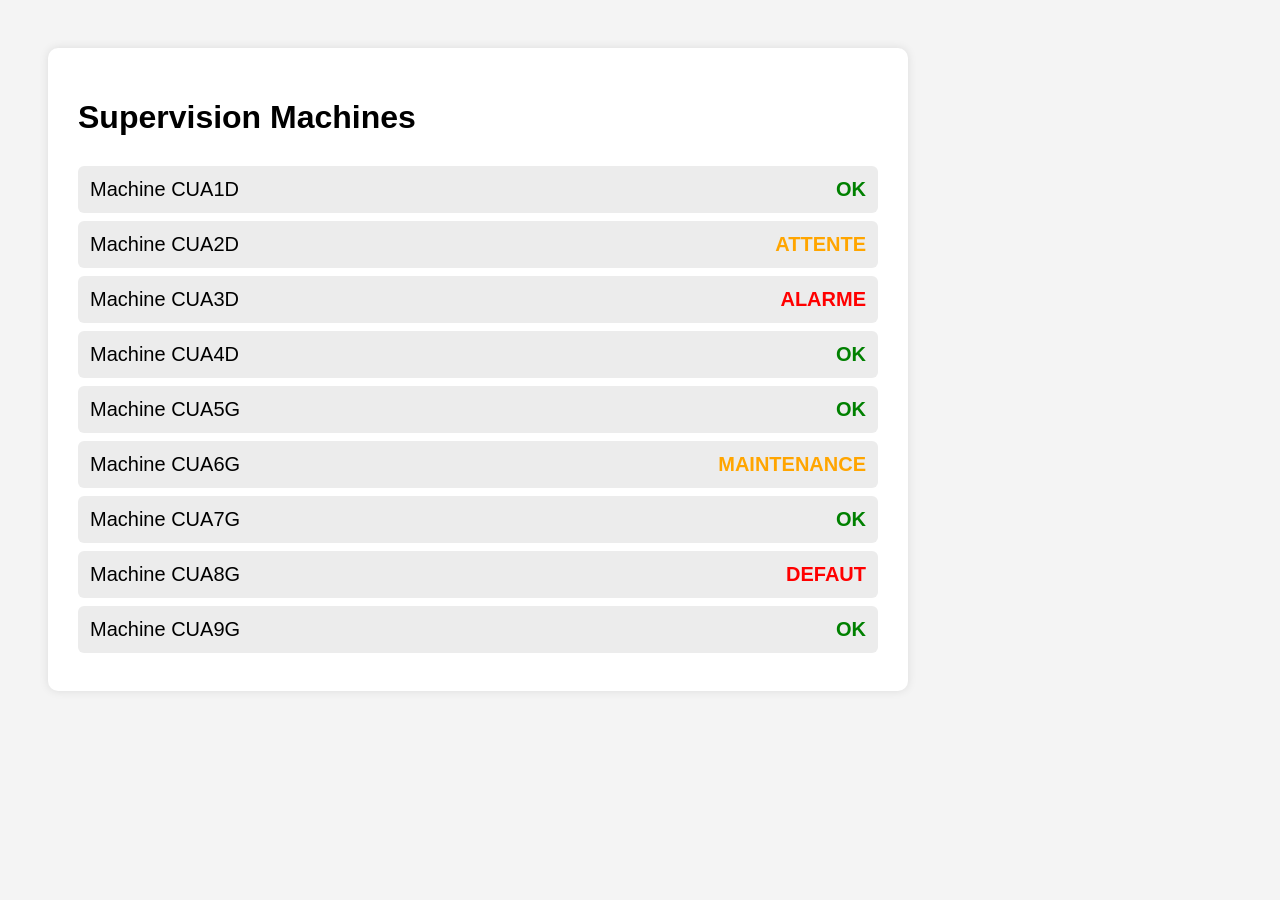
==== index.html @ 25a6f3af "Update index.html" ====
<!DOCTYPE html>
<html lang="fr">
<head>
<meta charset="UTF-8">
<meta name="viewport" content="width=device-width, initial-scale=1.0">
<title>Test Machines Atelier</title>

<style>

body{
    font-family: Arial, sans-serif;
    background:#f4f4f4;
    padding:40px;
}

.container{
    background:white;
    padding:30px;
    border-radius:10px;
    box-shadow:0 0 10px rgba(0,0,0,0.1);
    max-width:800px;
}

h1{
    margin-bottom:30px;
}

.machine{
    padding:12px;
    margin:8px 0;
    background:#ececec;
    border-radius:6px;
    font-size:20px;
}

.status{
    float:right;
    font-weight:bold;
}

.ok{
    color:green;
}

.alarm{
    color:red;
}

.warning{
    color:orange;
}

</style>
</head>

<body>

<div class="container">

    <h1>Supervision Machines</h1>

    <div class="machine">
        Machine CUA1D
        <span class="status ok">OK</span>
    </div>

    <div class="machine">
        Machine CUA2D
        <span class="status warning">ATTENTE</span>
    </div>

    <div class="machine">
        Machine CUA3D
        <span class="status alarm">ALARME</span>
    </div>

    <div class="machine">
        Machine CUA4D
        <span class="status ok">OK</span>
    </div>

    <div class="machine">
        Machine CUA5G
        <span class="status ok">OK</span>
    </div>

    <div class="machine">
        Machine CUA6G
        <span class="status warning">MAINTENANCE</span>
    </div>

    <div class="machine">
        Machine CUA7G
        <span class="status ok">OK</span>
    </div>

    <div class="machine">
        Machine CUA8G
        <span class="status alarm">DEFAUT</span>
    </div>

    <div class="machine">
        Machine CUA9G
        <span class="status ok">OK</span>
    </div>

</div>

</body>
</html>
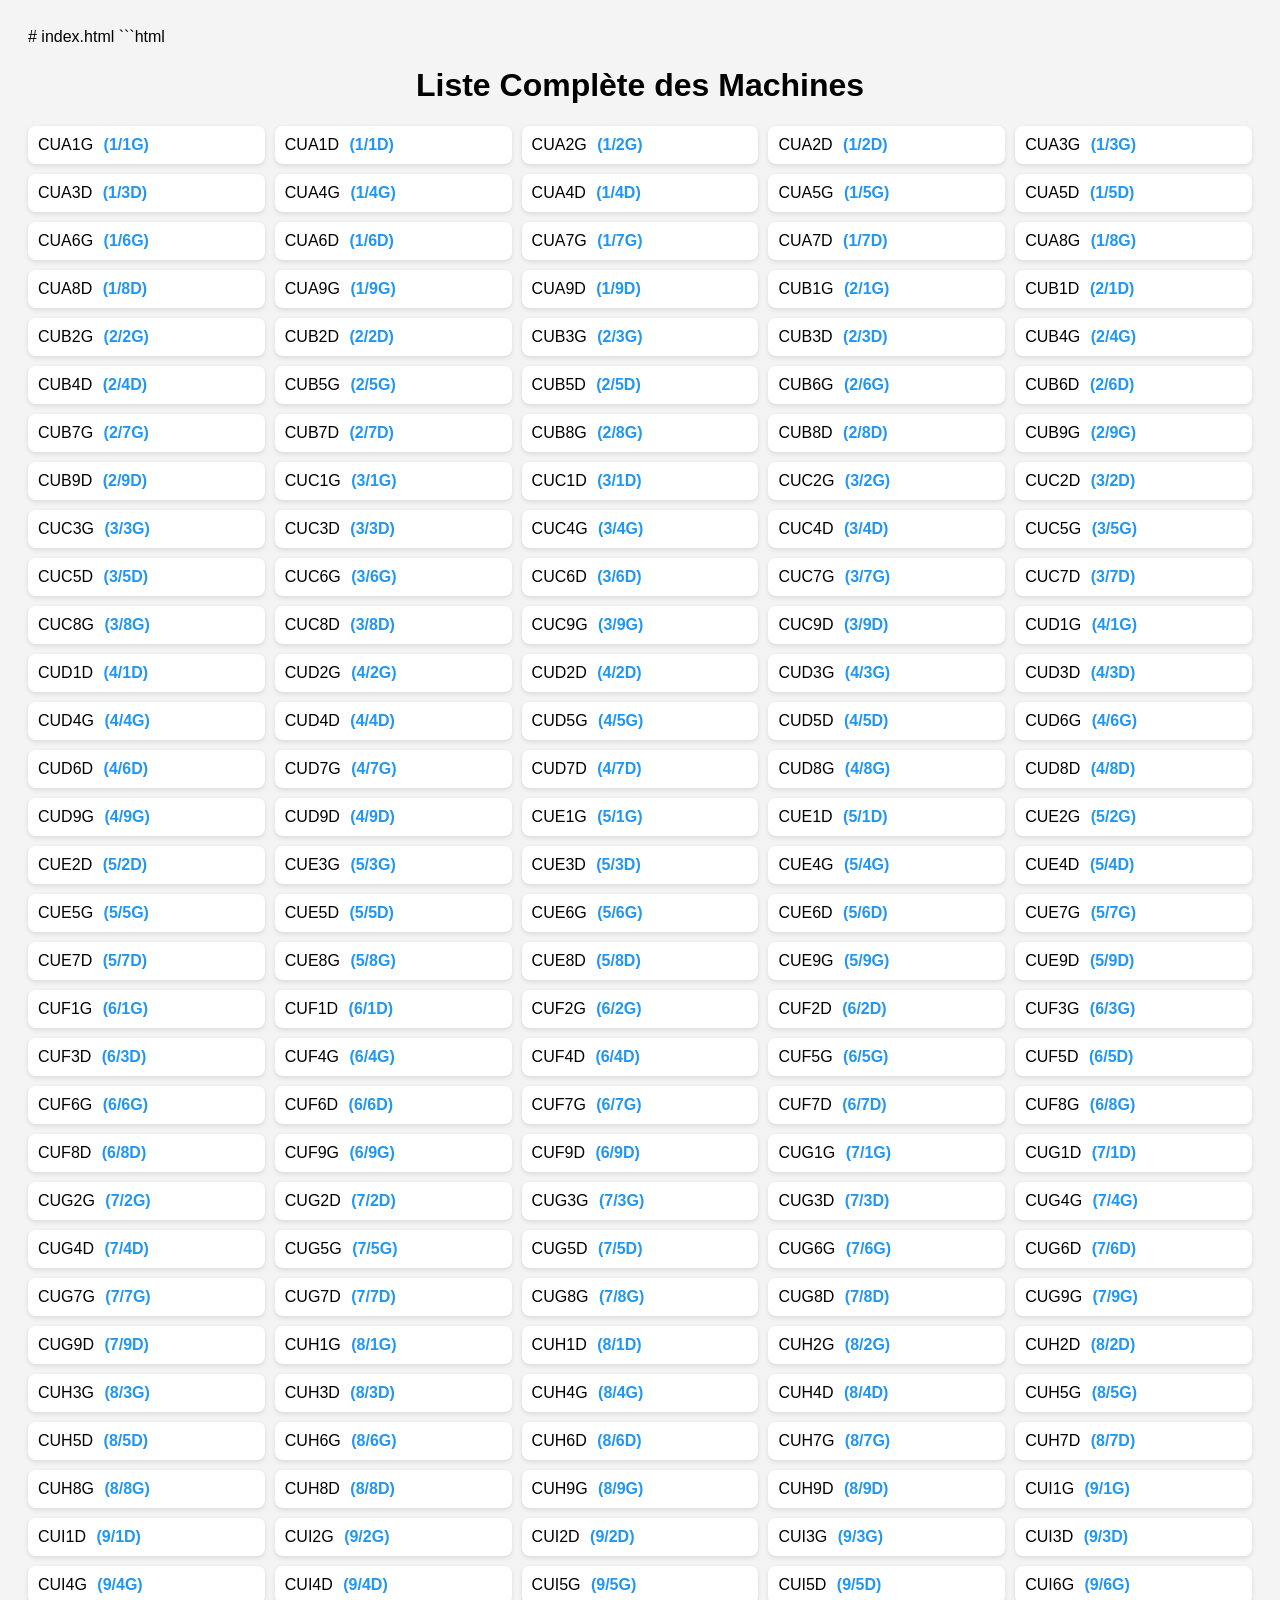
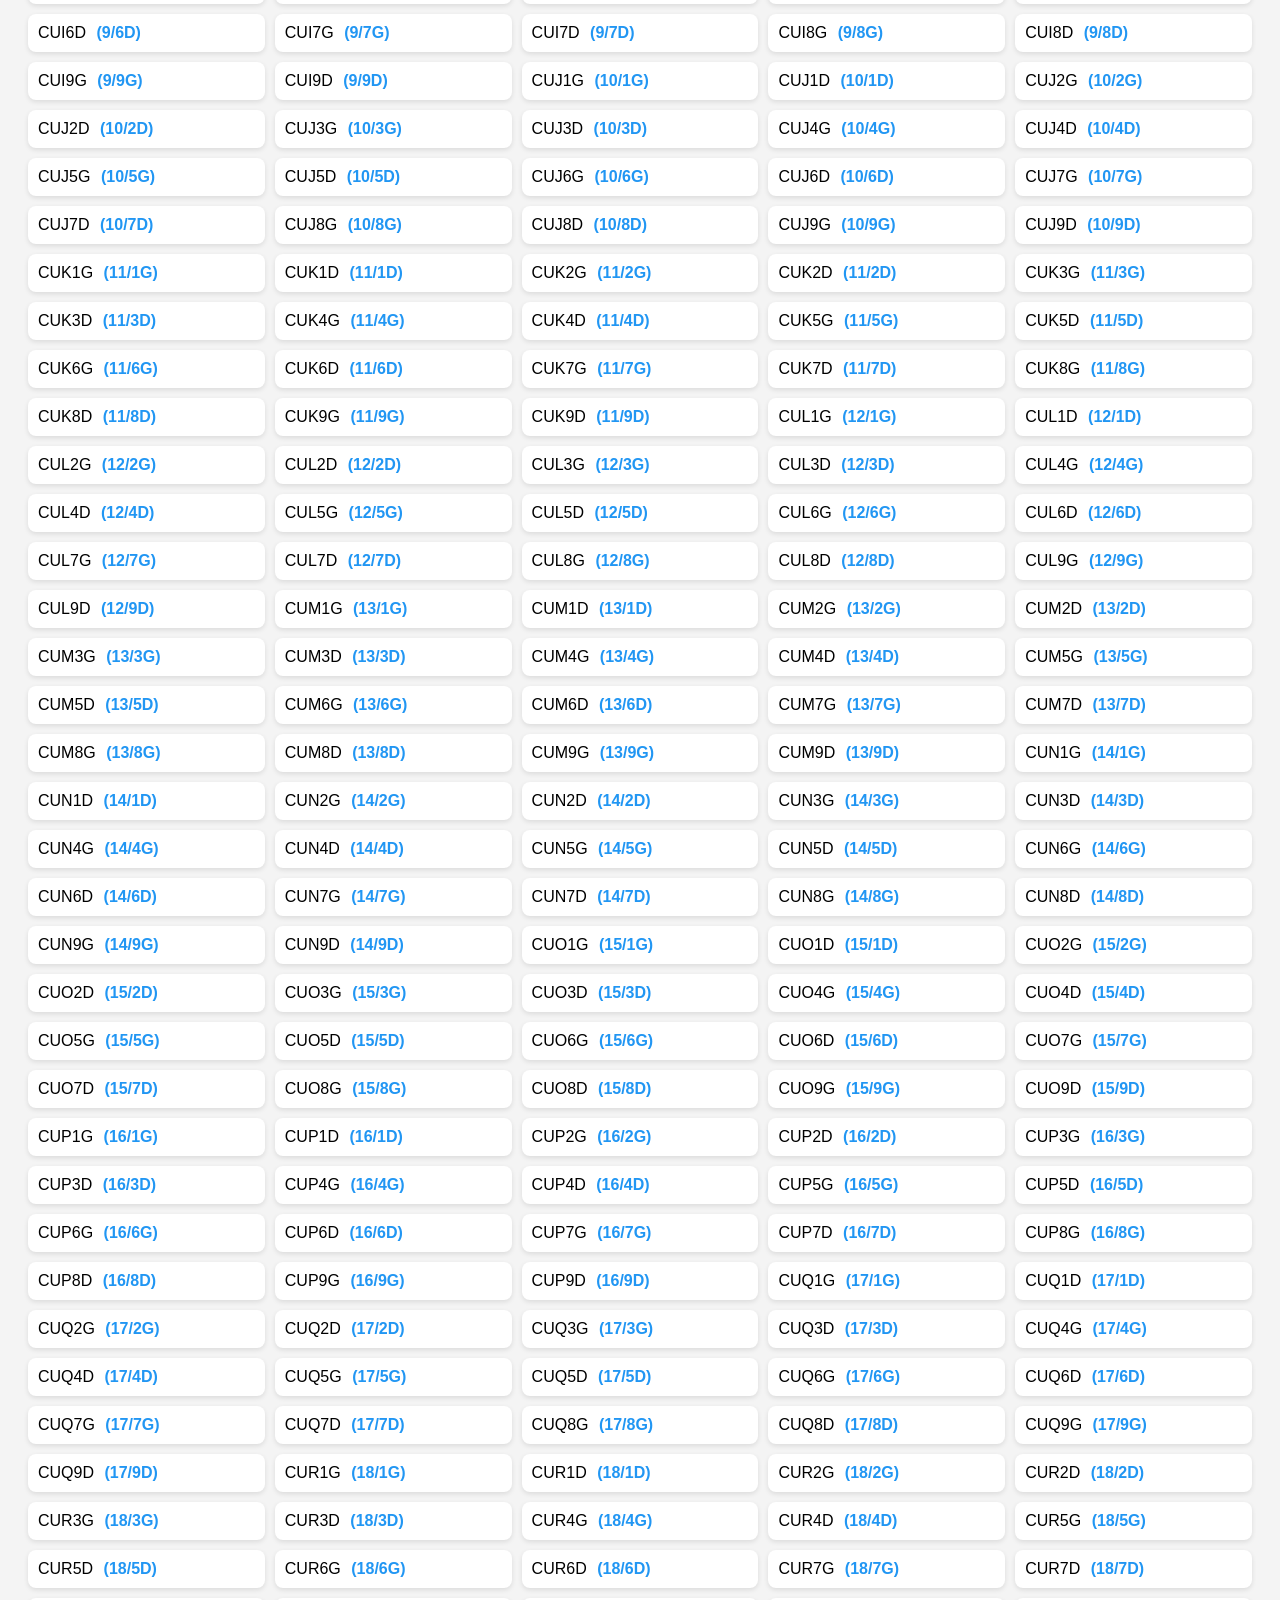
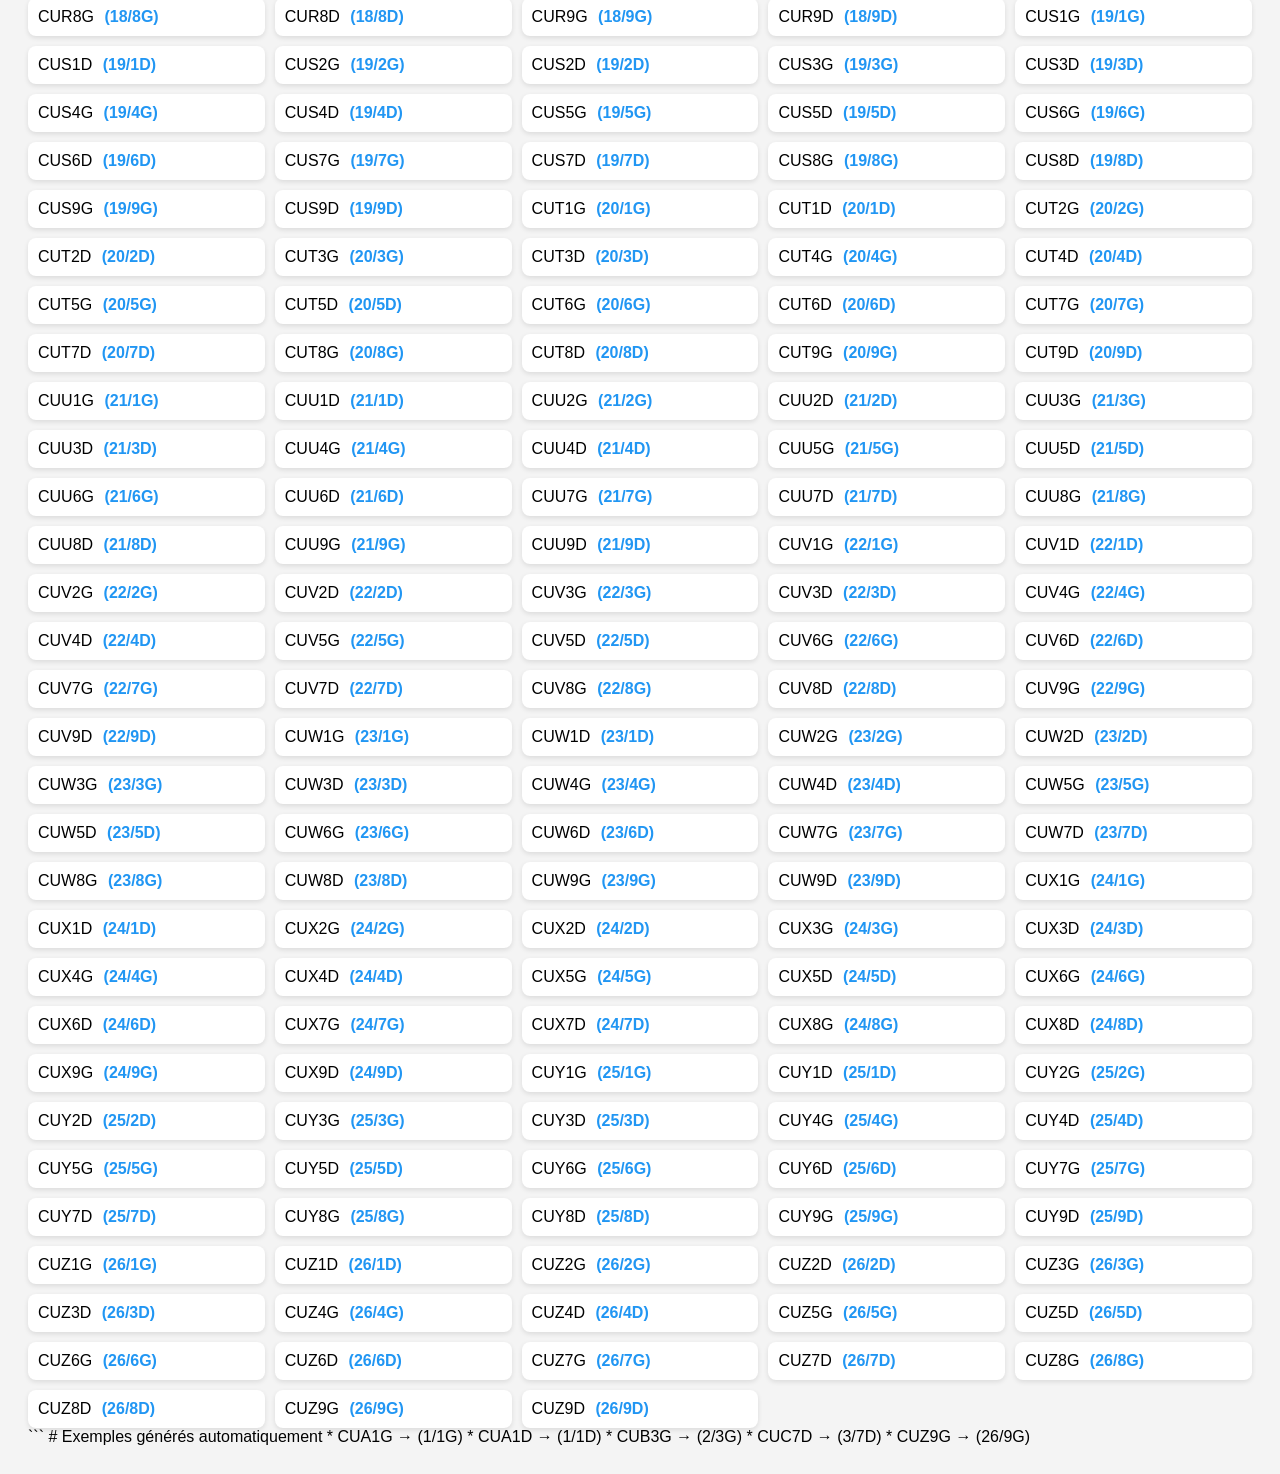
==== commit d3715163: "Update index.html" ====
--- a/index.html
+++ b/index.html
@@ -1,110 +1,92 @@
+# index.html
+
+```html
 <!DOCTYPE html>
 <html lang="fr">
 <head>
-<meta charset="UTF-8">
-<meta name="viewport" content="width=device-width, initial-scale=1.0">
-<title>Test Machines Atelier</title>
+    <meta charset="UTF-8">
+    <meta name="viewport" content="width=device-width, initial-scale=1.0">
+    <title>Liste Machines Atelier</title>
 
-<style>
+    <style>
+        body {
+            font-family: Arial, sans-serif;
+            background: #f4f4f4;
+            padding: 20px;
+        }
 
-body{
-    font-family: Arial, sans-serif;
-    background:#f4f4f4;
-    padding:40px;
-}
+        h1 {
+            text-align: center;
+        }
 
-.container{
-    background:white;
-    padding:30px;
-    border-radius:10px;
-    box-shadow:0 0 10px rgba(0,0,0,0.1);
-    max-width:800px;
-}
+        .grid {
+            display: grid;
+            grid-template-columns: repeat(auto-fill, minmax(220px, 1fr));
+            gap: 10px;
+            margin-top: 20px;
+        }
 
-h1{
-    margin-bottom:30px;
-}
+        .machine {
+            background: white;
+            border-radius: 8px;
+            padding: 10px;
+            box-shadow: 0 2px 5px rgba(0,0,0,0.1);
+            font-size: 16px;
+        }
 
-.machine{
-    padding:12px;
-    margin:8px 0;
-    background:#ececec;
-    border-radius:6px;
-    font-size:20px;
-}
-
-.status{
-    float:right;
-    font-weight:bold;
-}
-
-.ok{
-    color:green;
-}
-
-.alarm{
-    color:red;
-}
-
-.warning{
-    color:orange;
-}
-
-</style>
+        .alias {
+            color: #2196F3;
+            font-weight: bold;
+            margin-left: 6px;
+        }
+    </style>
 </head>
-
 <body>
 
-<div class="container">
+    <h1>Liste Complète des Machines</h1>
 
-    <h1>Supervision Machines</h1>
+    <div class="grid" id="machines"></div>
 
-    <div class="machine">
-        Machine CUA1D
-        <span class="status ok">OK</span>
-    </div>
+    <script>
 
-    <div class="machine">
-        Machine CUA2D
-        <span class="status warning">ATTENTE</span>
-    </div>
+        const lettres = 'ABCDEFGHIJKLMNOPQRSTUVWXYZ'.split('');
 
-    <div class="machine">
-        Machine CUA3D
-        <span class="status alarm">ALARME</span>
-    </div>
+        const container = document.getElementById('machines');
 
-    <div class="machine">
-        Machine CUA4D
-        <span class="status ok">OK</span>
-    </div>
+        lettres.forEach((lettre, index) => {
 
-    <div class="machine">
-        Machine CUA5G
-        <span class="status ok">OK</span>
-    </div>
+            const rangee = index + 1;
 
-    <div class="machine">
-        Machine CUA6G
-        <span class="status warning">MAINTENANCE</span>
-    </div>
+            for(let i = 1; i <= 9; i++) {
 
-    <div class="machine">
-        Machine CUA7G
-        <span class="status ok">OK</span>
-    </div>
+                ['G', 'D'].forEach(cote => {
 
-    <div class="machine">
-        Machine CUA8G
-        <span class="status alarm">DEFAUT</span>
-    </div>
+                    const code = `CU${lettre}${i}${cote}`;
+                    const alias = `${rangee}/${i}${cote}`;
 
-    <div class="machine">
-        Machine CUA9G
-        <span class="status ok">OK</span>
-    </div>
+                    const div = document.createElement('div');
+                    div.className = 'machine';
 
-</div>
+                    div.innerHTML = `
+                        ${code}
+                        <span class="alias">(${alias})</span>
+                    `;
+
+                    container.appendChild(div);
+                });
+            }
+        });
+
+    </script>
 
 </body>
 </html>
+```
+
+# Exemples générés automatiquement
+
+* CUA1G → (1/1G)
+* CUA1D → (1/1D)
+* CUB3G → (2/3G)
+* CUC7D → (3/7D)
+* CUZ9G → (26/9G)
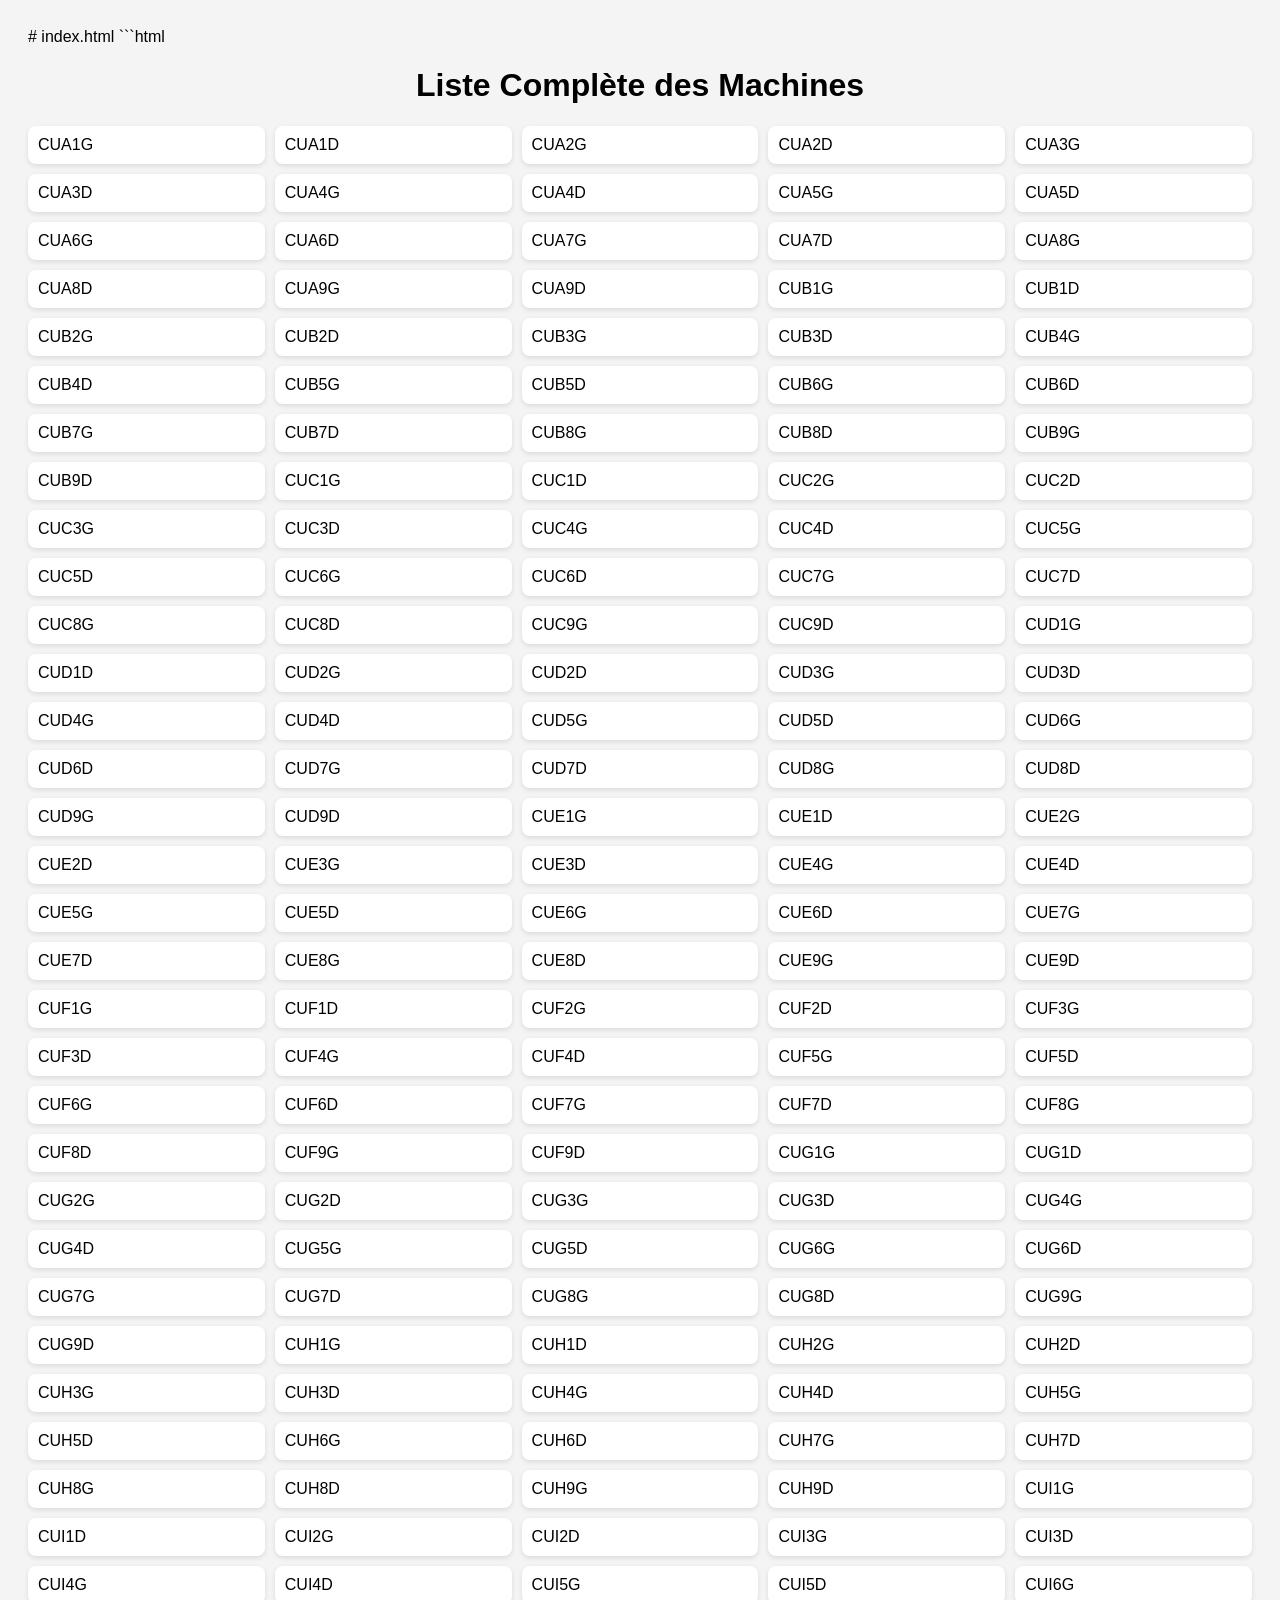
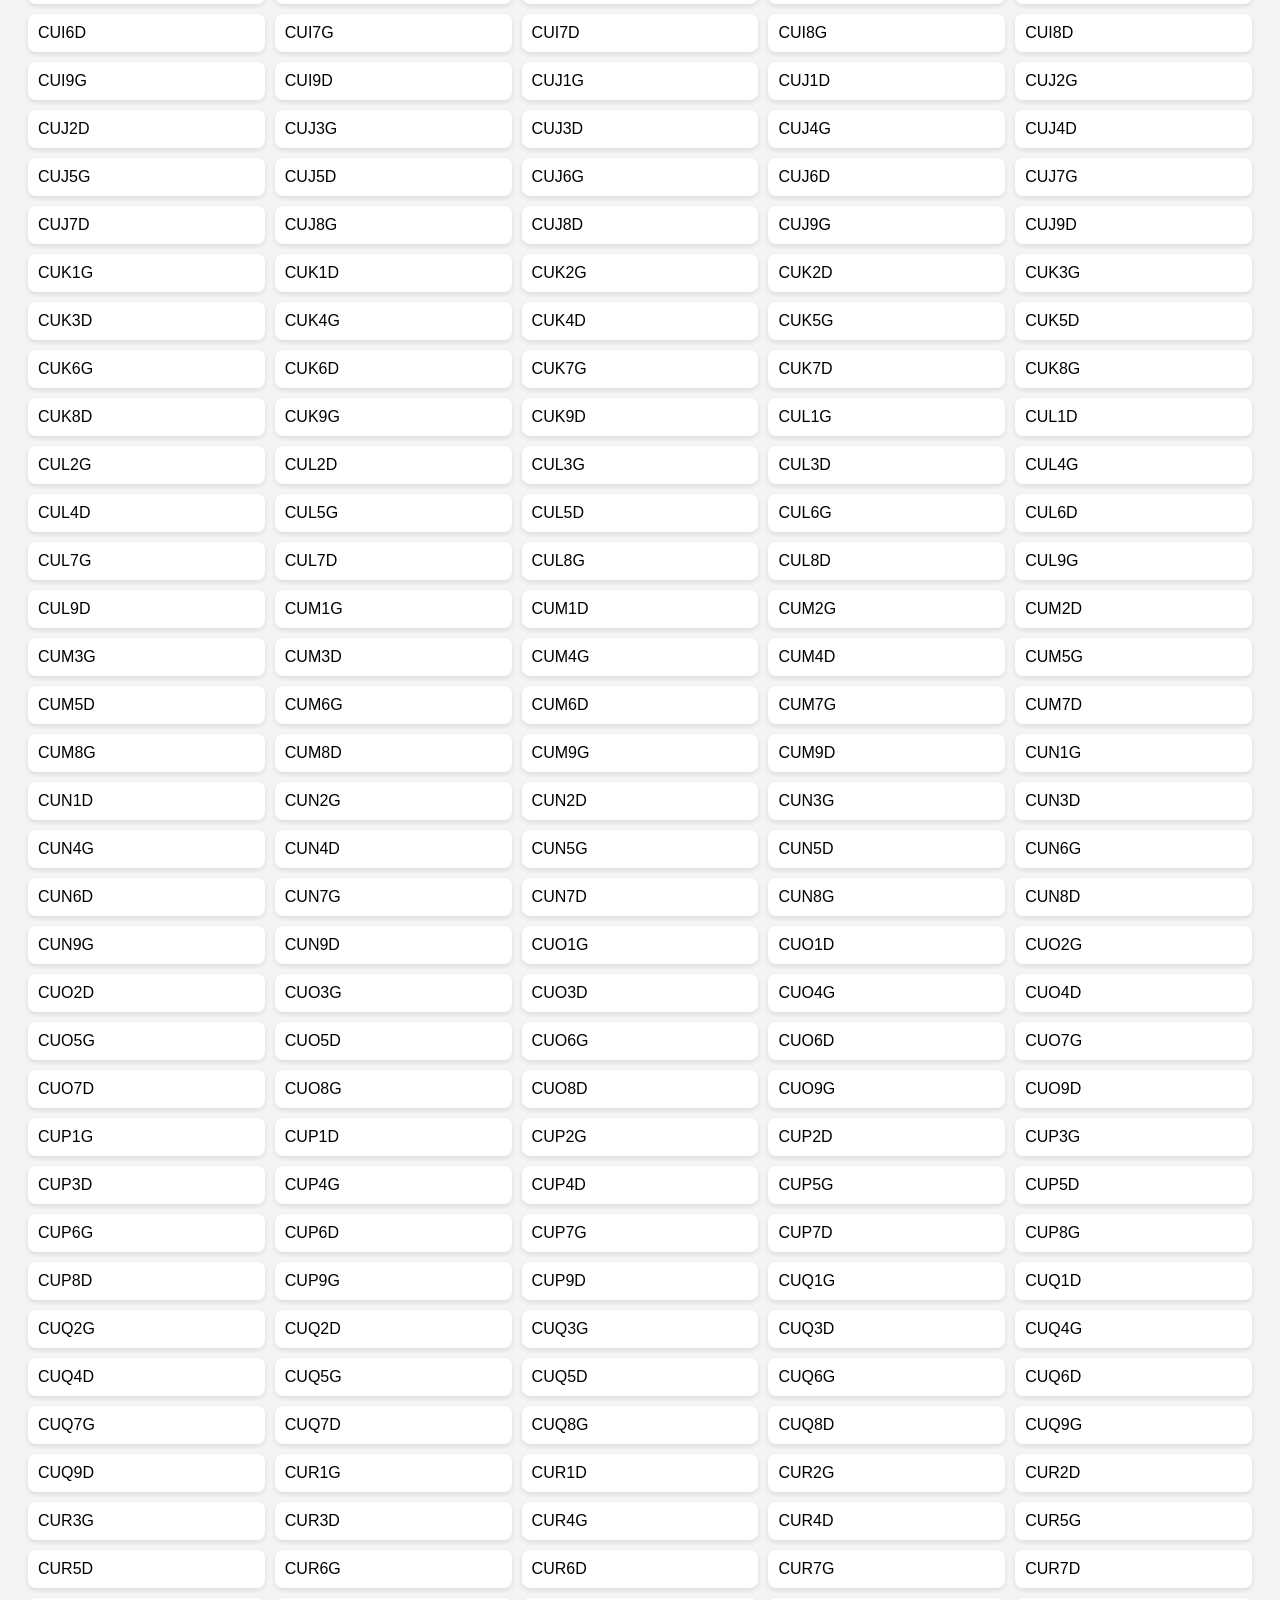
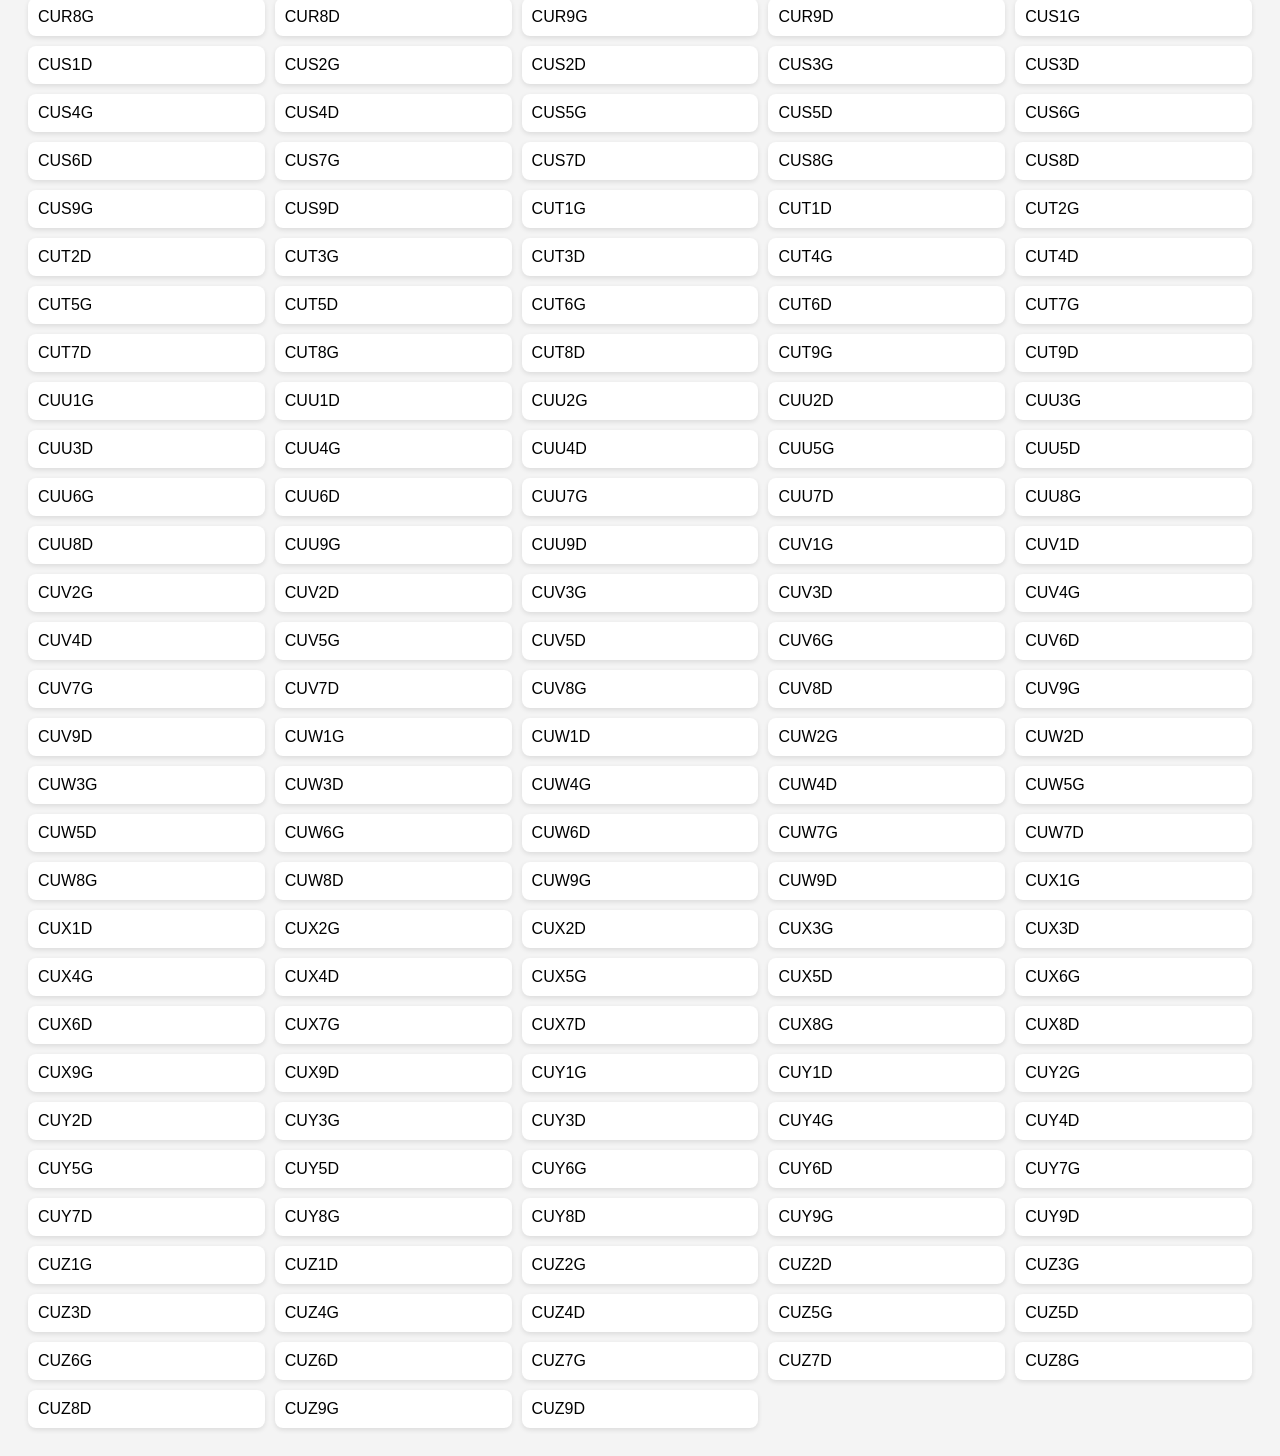
==== commit 18bb04d4: "Update index.html" ====
--- a/index.html
+++ b/index.html
@@ -34,11 +34,7 @@
             font-size: 16px;
         }
 
-        .alias {
-            color: #2196F3;
-            font-weight: bold;
-            margin-left: 6px;
-        }
+        
     </style>
 </head>
 <body>
@@ -67,10 +63,7 @@
                     const div = document.createElement('div');
                     div.className = 'machine';
 
-                    div.innerHTML = `
-                        ${code}
-                        <span class="alias">(${alias})</span>
-                    `;
+                    div.innerHTML = `${code}`;
 
                     container.appendChild(div);
                 });
@@ -81,12 +74,3 @@
 
 </body>
 </html>
-```
-
-# Exemples générés automatiquement
-
-* CUA1G → (1/1G)
-* CUA1D → (1/1D)
-* CUB3G → (2/3G)
-* CUC7D → (3/7D)
-* CUZ9G → (26/9G)
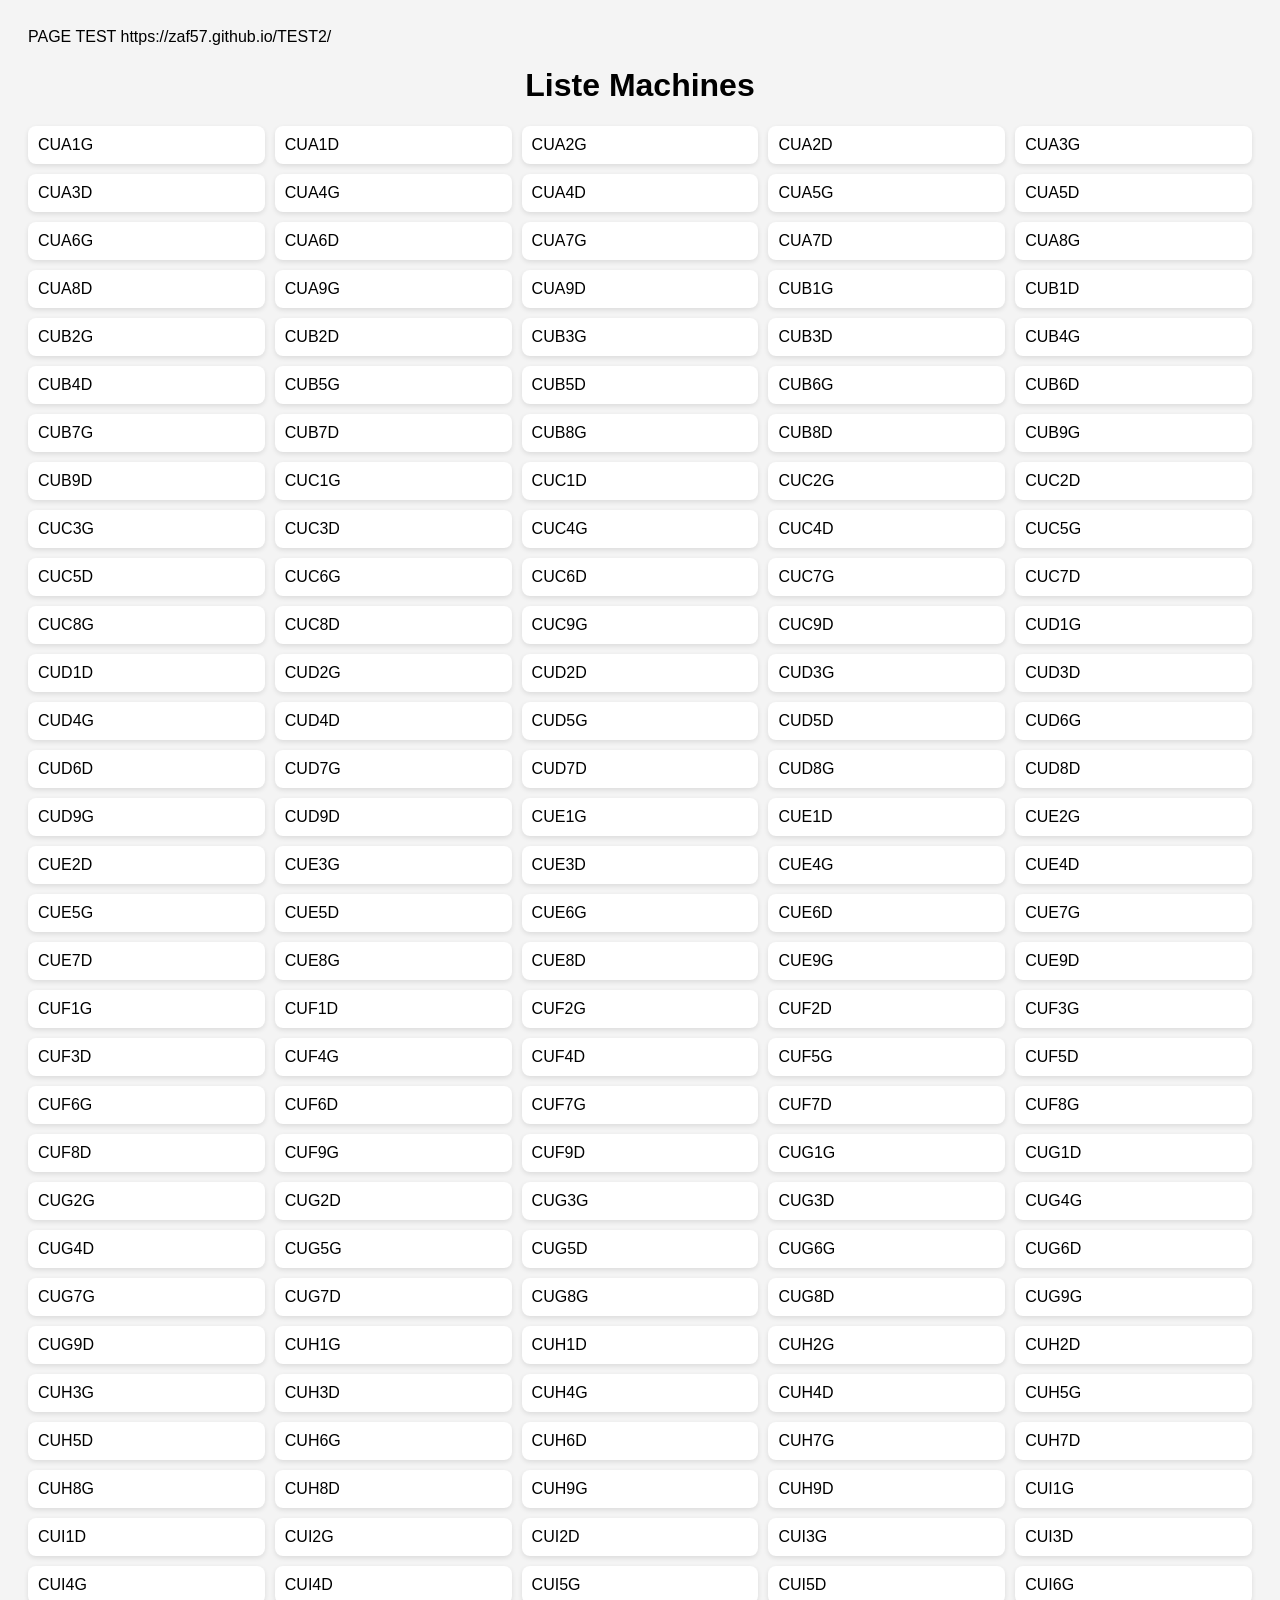
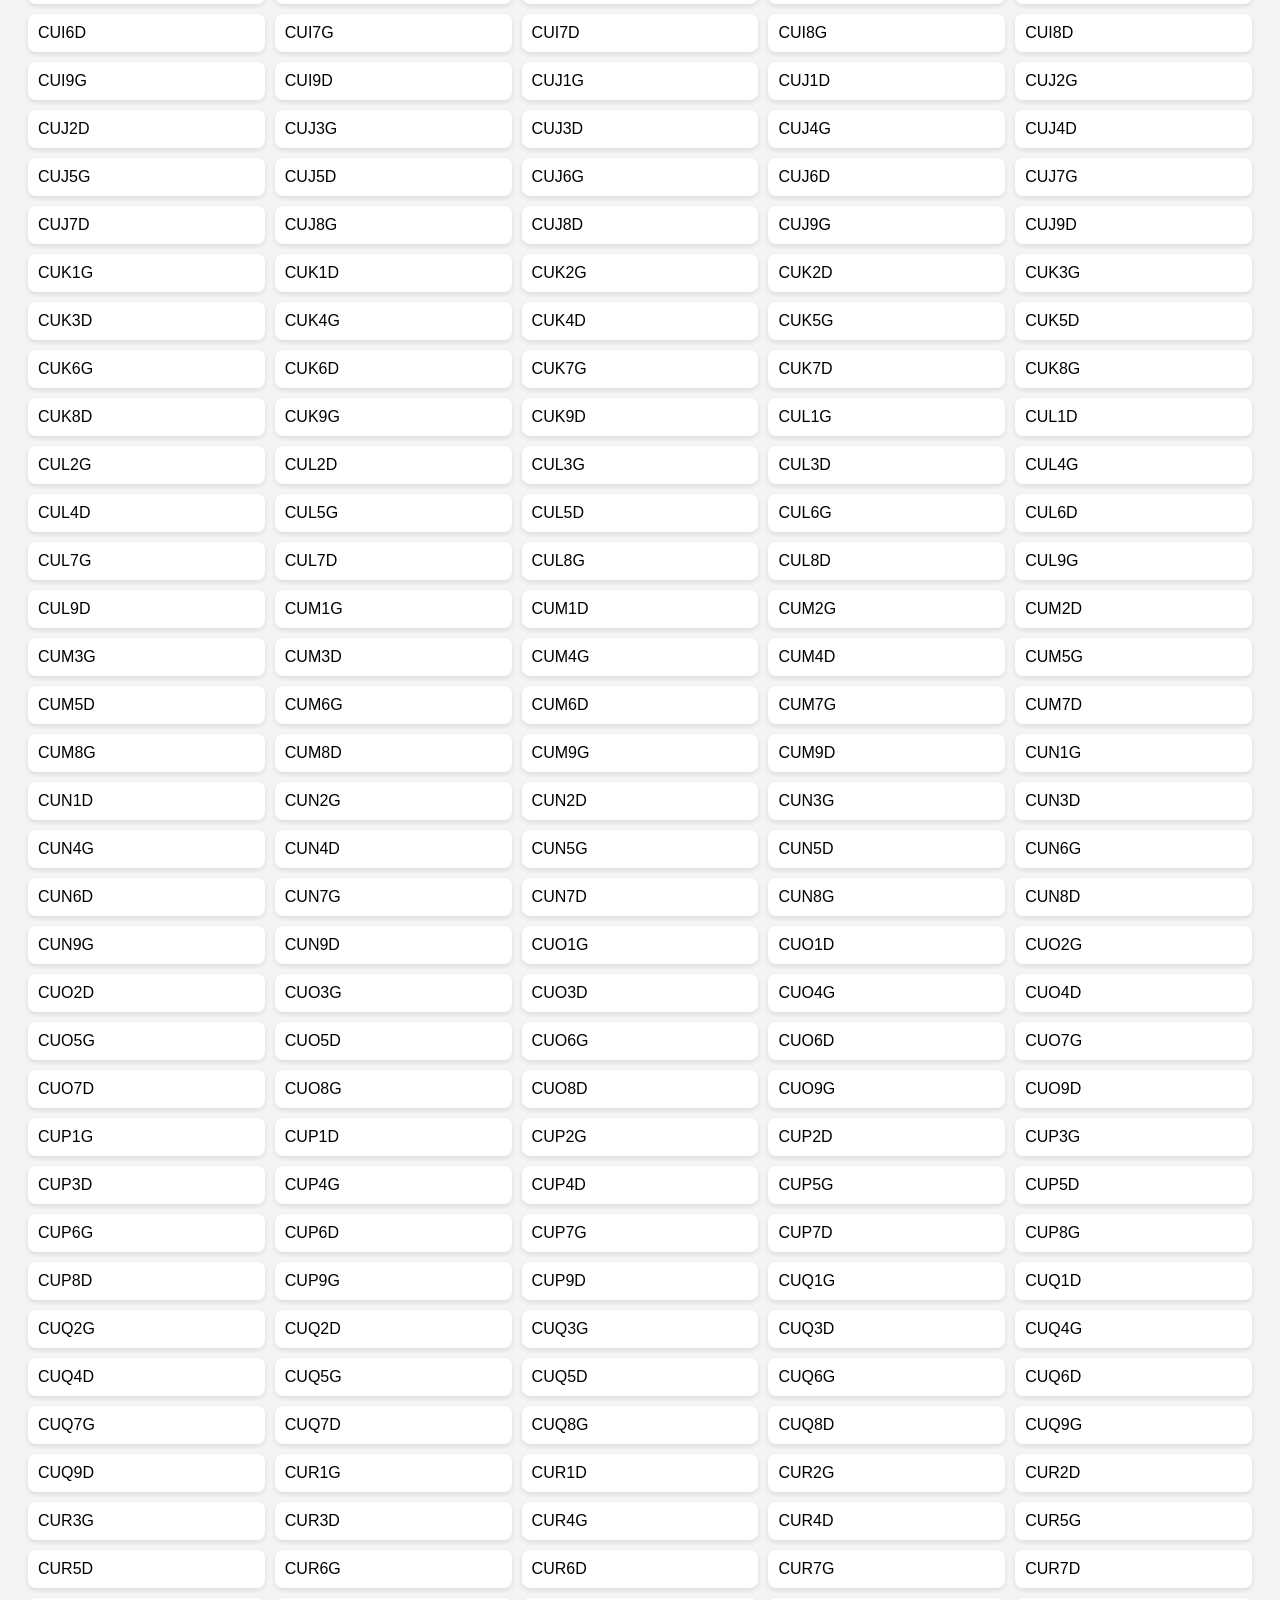
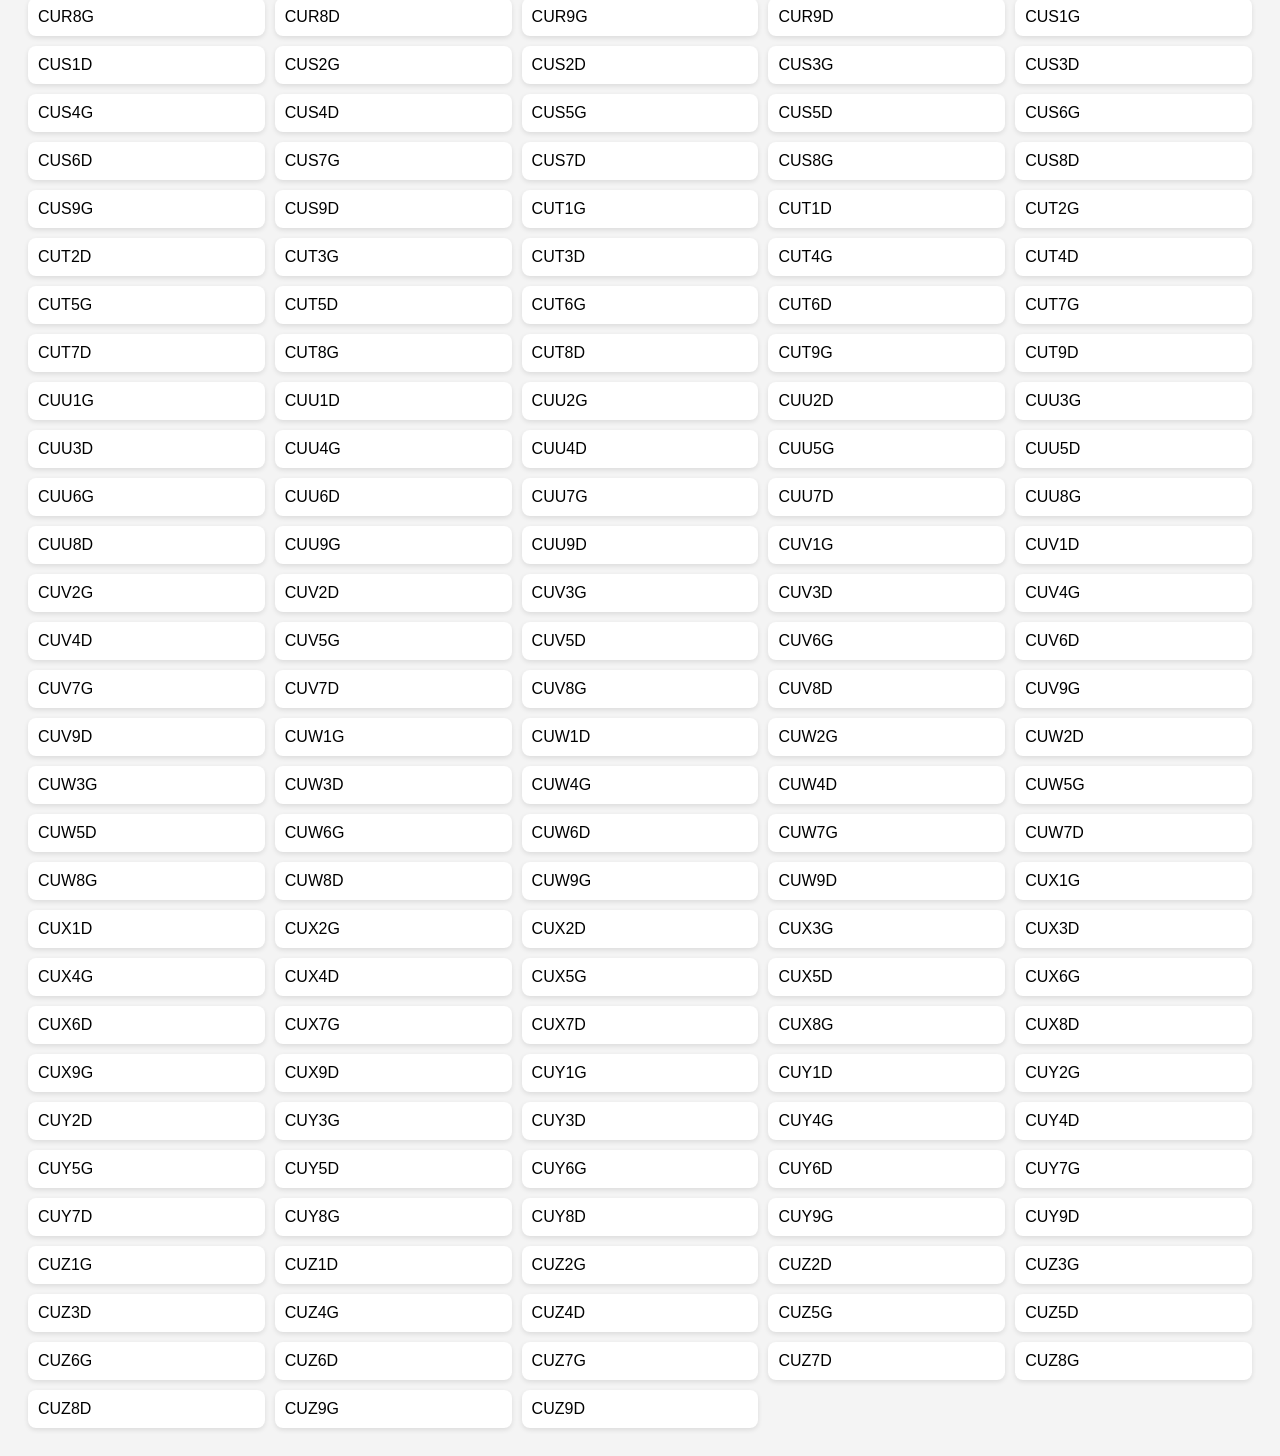
==== commit 5274d638: "Update index.html" ====
--- a/index.html
+++ b/index.html
@@ -1,6 +1,4 @@
-# index.html
-
-```html
+PAGE TEST https://zaf57.github.io/TEST2/
 <!DOCTYPE html>
 <html lang="fr">
 <head>
@@ -39,7 +37,7 @@
 </head>
 <body>
 
-    <h1>Liste Complète des Machines</h1>
+    <h1>Liste Machines</h1>
 
     <div class="grid" id="machines"></div>
 
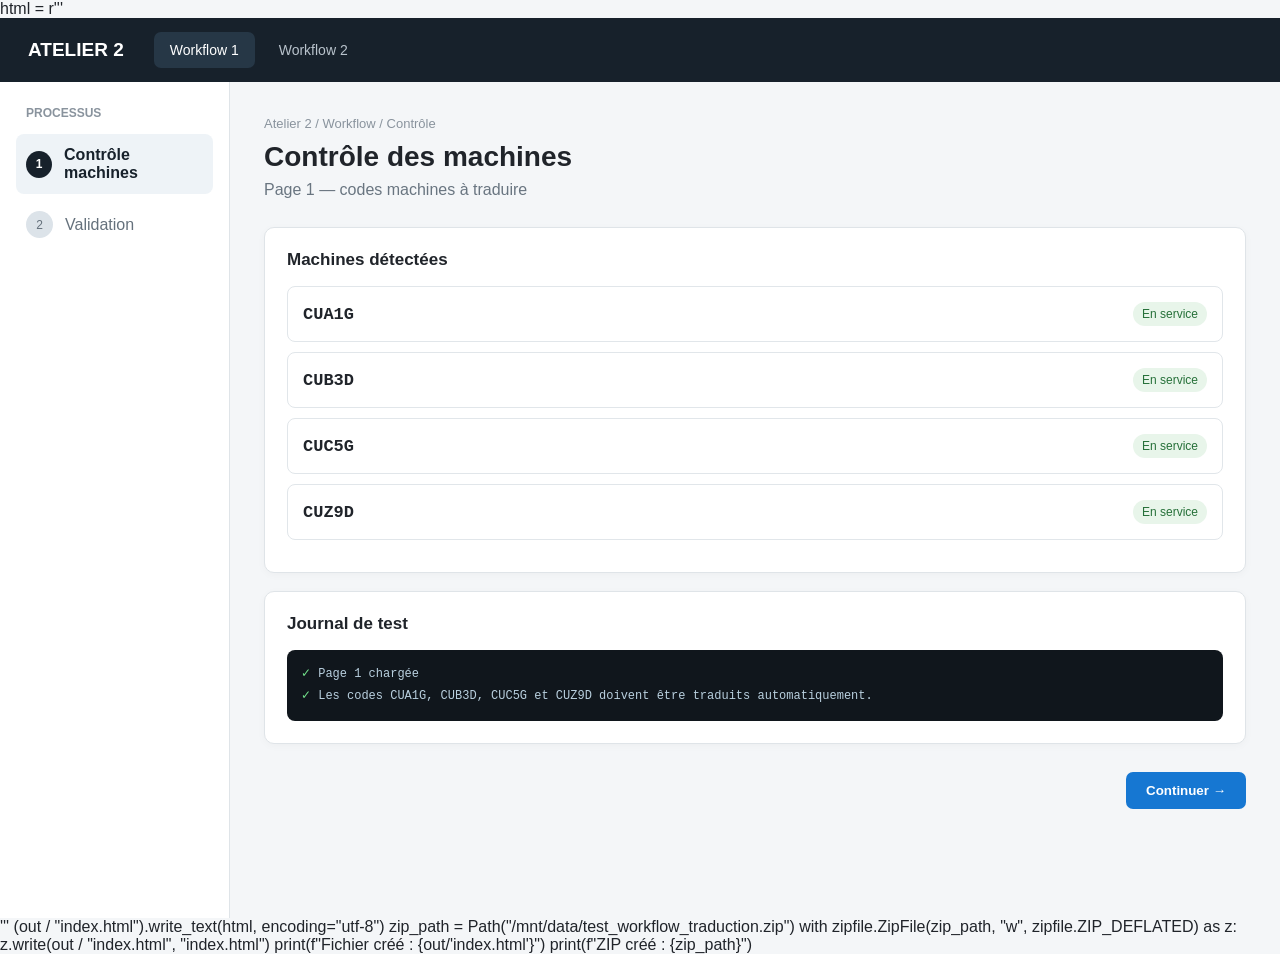
==== commit 9bf549cd: "Rename indexr.html to index.html" ====
--- a/index.html
+++ b/index.html
@@ -1,74 +1,148 @@
-PAGE TEST https://zaf57.github.io/TEST2/
-<!DOCTYPE html>
+html = r'''<!DOCTYPE html>
 <html lang="fr">
 <head>
-    <meta charset="UTF-8">
-    <meta name="viewport" content="width=device-width, initial-scale=1.0">
-    <title>Liste Machines Atelier</title>
-
-    <style>
-        body {
-            font-family: Arial, sans-serif;
-            background: #f4f4f4;
-            padding: 20px;
-        }
-
-        h1 {
-            text-align: center;
-        }
-
-        .grid {
-            display: grid;
-            grid-template-columns: repeat(auto-fill, minmax(220px, 1fr));
-            gap: 10px;
-            margin-top: 20px;
-        }
-
-        .machine {
-            background: white;
-            border-radius: 8px;
-            padding: 10px;
-            box-shadow: 0 2px 5px rgba(0,0,0,0.1);
-            font-size: 16px;
-        }
-
-        
-    </style>
+<meta charset="UTF-8">
+<meta name="viewport" content="width=device-width, initial-scale=1.0">
+<title>Test Workflow — Traduction Machines</title>
+<style>
+*{box-sizing:border-box}
+body{margin:0;font-family:Inter,Arial,sans-serif;background:#f4f6f8;color:#20242a}
+header{height:64px;background:#17212b;color:white;display:flex;align-items:center;padding:0 28px;gap:30px}
+.logo{font-weight:700;font-size:19px}
+nav{display:flex;gap:8px}
+nav button{border:0;background:transparent;color:#b9c3cc;padding:10px 16px;border-radius:7px;cursor:pointer;font-size:14px}
+nav button.active,nav button:hover{background:#263746;color:white}
+.layout{display:flex;min-height:calc(100vh - 64px)}
+aside{width:230px;background:white;border-right:1px solid #dfe4e8;padding:24px 16px}
+.workflow-title{font-size:12px;text-transform:uppercase;color:#89939d;font-weight:700;margin:0 10px 14px}
+.step{display:flex;align-items:center;gap:12px;padding:12px 10px;border-radius:8px;margin-bottom:5px;color:#65717c}
+.step.active{background:#eef3f7;color:#17212b;font-weight:700}
+.step .num{width:27px;height:27px;border-radius:50%;display:grid;place-items:center;background:#dce3e9;font-size:12px}
+.step.active .num{background:#17212b;color:white}
+main{flex:1;padding:34px;max-width:1100px}
+.page{display:none}
+.page.active{display:block}
+.breadcrumb{font-size:13px;color:#89939d;margin-bottom:10px}
+h1{margin:0 0 8px;font-size:28px}
+.subtitle{color:#697580;margin-bottom:28px}
+.card{background:white;border:1px solid #dfe4e8;border-radius:10px;padding:22px;margin-bottom:18px;box-shadow:0 2px 8px #00000008}
+.card h2{font-size:17px;margin:0 0 16px}
+.machine{display:flex;justify-content:space-between;align-items:center;border:1px solid #e1e6ea;border-radius:8px;padding:15px;margin:10px 0}
+.code{font-family:monospace;font-size:17px;font-weight:700}
+.status{font-size:12px;padding:5px 9px;border-radius:20px;background:#e8f5ea;color:#27713a}
+.actions{display:flex;justify-content:space-between;margin-top:28px}
+button.primary{background:#1677d2;color:white;border:0;border-radius:7px;padding:11px 20px;cursor:pointer;font-weight:600}
+button.secondary{background:white;border:1px solid #cbd3da;border-radius:7px;padding:11px 20px;cursor:pointer}
+.log{font-family:monospace;background:#10161c;color:#b9d0df;border-radius:8px;padding:14px;font-size:12px;line-height:1.8}
+.ok{color:#72e18b}
+</style>
 </head>
 <body>
 
-    <h1>Liste Machines</h1>
+<header>
+  <div class="logo">ATELIER 2</div>
+  <nav>
+    <button id="nav1" onclick="goTo('page1')">Workflow 1</button>
+    <button id="nav2" onclick="goTo('page2')">Workflow 2</button>
+  </nav>
+</header>
 
-    <div class="grid" id="machines"></div>
+<div class="layout">
+<aside>
+  <div class="workflow-title">Processus</div>
+  <div class="step active" id="step1"><span class="num">1</span> Contrôle machines</div>
+  <div class="step" id="step2"><span class="num">2</span> Validation</div>
+</aside>
 
-    <script>
+<main>
 
-        const lettres = 'ABCDEFGHIJKLMNOPQRSTUVWXYZ'.split('');
+<section class="page active" id="page1">
+  <div class="breadcrumb">Atelier 2 / Workflow / Contrôle</div>
+  <h1>Contrôle des machines</h1>
+  <div class="subtitle">Page 1 — codes machines à traduire</div>
 
-        const container = document.getElementById('machines');
+  <div class="card">
+    <h2>Machines détectées</h2>
+    <div class="machine"><span class="code">CUA1G</span><span class="status">En service</span></div>
+    <div class="machine"><span class="code">CUB3D</span><span class="status">En service</span></div>
+    <div class="machine"><span class="code">CUC5G</span><span class="status">En service</span></div>
+    <div class="machine"><span class="code">CUZ9D</span><span class="status">En service</span></div>
+  </div>
 
-        lettres.forEach((lettre, index) => {
+  <div class="card">
+    <h2>Journal de test</h2>
+    <div class="log"><span class="ok">✓</span> Page 1 chargée<br>
+    <span class="ok">✓</span> Les codes CUA1G, CUB3D, CUC5G et CUZ9D doivent être traduits automatiquement.</div>
+  </div>
 
-            const rangee = index + 1;
+  <div class="actions">
+    <span></span>
+    <button class="primary" onclick="goTo('page2')">Continuer →</button>
+  </div>
+</section>
 
-            for(let i = 1; i <= 9; i++) {
+<section class="page" id="page2">
+  <div class="breadcrumb">Atelier 2 / Workflow / Validation</div>
+  <h1>Validation</h1>
+  <div class="subtitle">Page 2 — deuxième écran du workflow</div>
 
-                ['G', 'D'].forEach(cote => {
+  <div class="card">
+    <h2>Contrôle final</h2>
+    <div class="machine"><span class="code">CUD2G</span><span class="status">À vérifier</span></div>
+    <div class="machine"><span class="code">CUE7D</span><span class="status">À vérifier</span></div>
+    <div class="machine"><span class="code">CUF4G</span><span class="status">À vérifier</span></div>
+    <div class="machine"><span class="code">CUH8D</span><span class="status">À vérifier</span></div>
+  </div>
 
-                    const code = `CU${lettre}${i}${cote}`;
-                    const alias = `${rangee}/${i}${cote}`;
+  <div class="card">
+    <h2>Test de navigation</h2>
+    <div class="log"><span class="ok">✓</span> Page 2 chargée via history.pushState()<br>
+    <span class="ok">✓</span> Le UserScript doit détecter les nouveaux codes sans rechargement.</div>
+  </div>
 
-                    const div = document.createElement('div');
-                    div.className = 'machine';
+  <div class="actions">
+    <button class="secondary" onclick="goTo('page1')">← Retour</button>
+    <button class="primary" onclick="goTo('page1')">Terminer</button>
+  </div>
+</section>
 
-                    div.innerHTML = `${code}`;
+</main>
+</div>
 
-                    container.appendChild(div);
-                });
-            }
-        });
+<script>
+function goTo(page, addHistory=true){
+  document.querySelectorAll('.page').forEach(p=>p.classList.remove('active'));
+  document.querySelectorAll('.step').forEach(s=>s.classList.remove('active'));
+  document.getElementById(page).classList.add('active');
 
-    </script>
+  const isPage1 = page === 'page1';
+  document.getElementById(isPage1 ? 'step1' : 'step2').classList.add('active');
+  document.getElementById('nav1').classList.toggle('active', isPage1);
+  document.getElementById('nav2').classList.toggle('active', !isPage1);
 
+  if(addHistory){
+    history.pushState({page:page}, '', '#' + page);
+  }
+  window.scrollTo(0,0);
+}
+
+window.addEventListener('popstate', ()=>{
+  const page = location.hash === '#page2' ? 'page2' : 'page1';
+  goTo(page, false);
+});
+
+const initialPage = location.hash === '#page2' ? 'page2' : 'page1';
+goTo(initialPage, false);
+</script>
 </body>
 </html>
+'''
+
+(out / "index.html").write_text(html, encoding="utf-8")
+
+zip_path = Path("/mnt/data/test_workflow_traduction.zip")
+with zipfile.ZipFile(zip_path, "w", zipfile.ZIP_DEFLATED) as z:
+    z.write(out / "index.html", "index.html")
+
+print(f"Fichier créé : {out/'index.html'}")
+print(f"ZIP créé : {zip_path}")
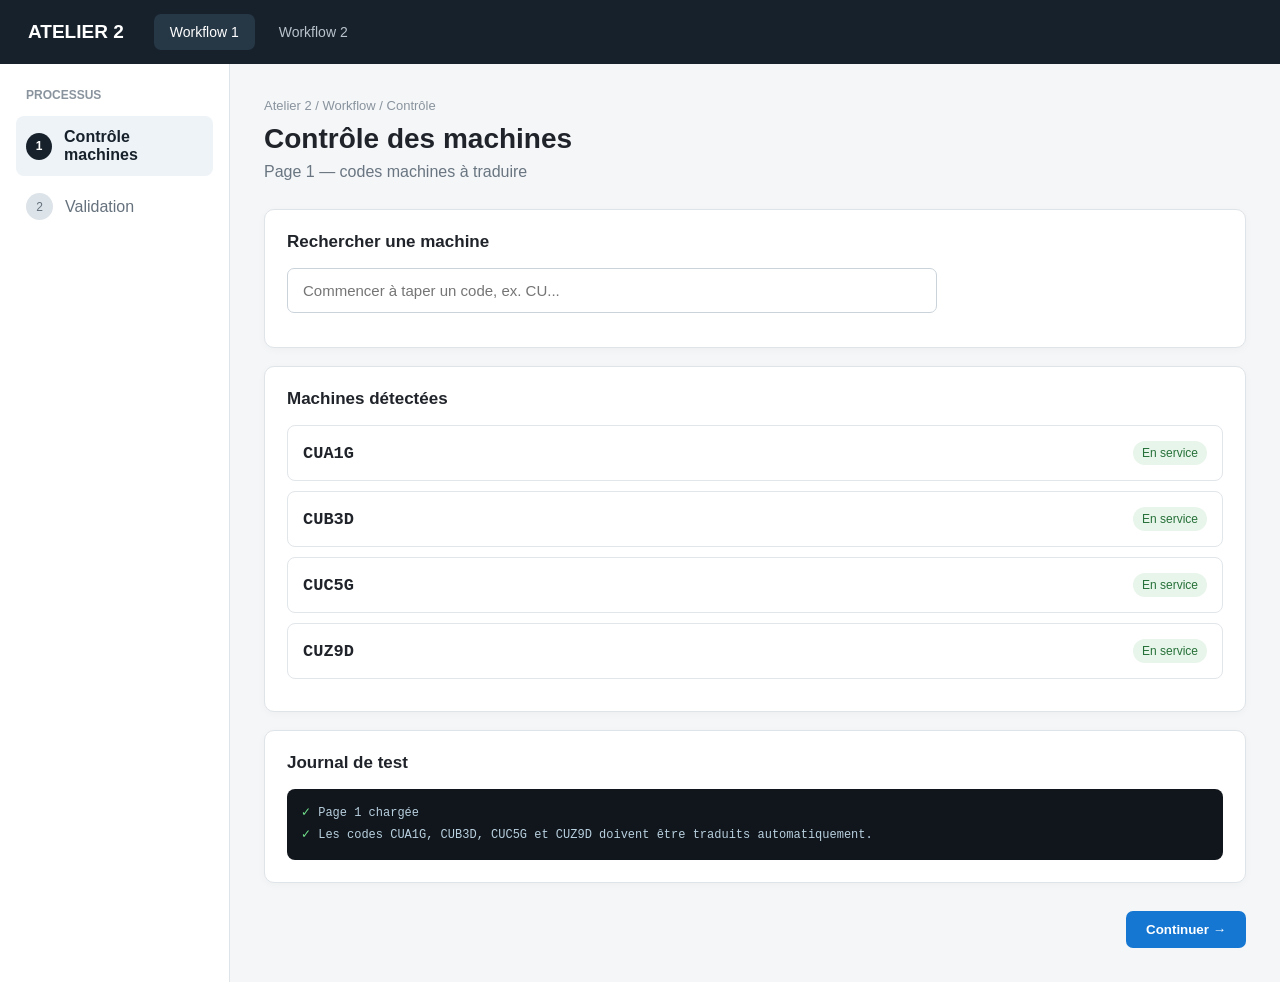
==== commit b49ab415: "Update index.html" ====
--- a/index.html
+++ b/index.html
@@ -1,4 +1,4 @@
-html = r'''<!DOCTYPE html>
+<!DOCTYPE html>
 <html lang="fr">
 <head>
 <meta charset="UTF-8">
@@ -35,6 +35,15 @@
 button.secondary{background:white;border:1px solid #cbd3da;border-radius:7px;padding:11px 20px;cursor:pointer}
 .log{font-family:monospace;background:#10161c;color:#b9d0df;border-radius:8px;padding:14px;font-size:12px;line-height:1.8}
 .ok{color:#72e18b}
+
+.machine-search{position:relative;max-width:650px}
+.machine-search input{width:100%;padding:13px 15px;border:1px solid #cbd3da;border-radius:7px;font-size:15px;outline:none}
+.machine-search input:focus{border-color:#1677d2;box-shadow:0 0 0 3px #1677d21a}
+.suggestions{position:absolute;z-index:20;left:0;right:0;top:100%;background:white;border:1px solid #dfe4e8;border-top:0;border-radius:0 0 7px 7px;box-shadow:0 6px 16px #00000012;display:none;overflow:hidden}
+.suggestion{padding:11px 15px;cursor:pointer;font-family:monospace;font-weight:700}
+.suggestion:hover,.suggestion.active{background:#eef3f7}
+.no-result{padding:11px 15px;color:#89939d;font-size:13px}
+.selected-machine{margin-top:12px;font-size:13px;color:#697580}
 </style>
 </head>
 <body>
@@ -62,6 +71,16 @@
   <div class="subtitle">Page 1 — codes machines à traduire</div>
 
   <div class="card">
+    <h2>Rechercher une machine</h2>
+    <div class="machine-search">
+      <input id="machineInput" type="text" autocomplete="off"
+             placeholder="Commencer à taper un code, ex. CU...">
+      <div id="suggestions" class="suggestions"></div>
+    </div>
+    <div id="selectedMachine" class="selected-machine"></div>
+  </div>
+
+  <div class="card">
     <h2>Machines détectées</h2>
     <div class="machine"><span class="code">CUA1G</span><span class="status">En service</span></div>
     <div class="machine"><span class="code">CUB3D</span><span class="status">En service</span></div>
@@ -133,16 +152,74 @@
 
 const initialPage = location.hash === '#page2' ? 'page2' : 'page1';
 goTo(initialPage, false);
+
+const machines = [
+  "CUA1G","CUA1D","CUA2G","CUA2D","CUA3G","CUA3D",
+  "CUB1G","CUB1D","CUB2G","CUB2D","CUB3G","CUB3D",
+  "CUC1G","CUC1D","CUC5G","CUC5D",
+  "CUD1G","CUD1D","CUD2G","CUD2D","CUD7G","CUD7D",
+  "CUE1G","CUE1D","CUE7G","CUE7D",
+  "CUF4G","CUF4D","CUF8G","CUF8D",
+  "CUG3G","CUG3D","CUH8G","CUH8D",
+  "CUZ9G","CUZ9D"
+];
+
+const machineInput = document.getElementById("machineInput");
+const suggestions = document.getElementById("suggestions");
+const selectedMachine = document.getElementById("selectedMachine");
+
+function afficherSuggestions() {
+  const valeur = machineInput.value.trim().toUpperCase();
+
+  if (!valeur) {
+    suggestions.style.display = "none";
+    return;
+  }
+
+  const resultats = machines
+    .filter(code => code.startsWith(valeur))
+    .slice(0, 10);
+
+  suggestions.innerHTML = "";
+
+  if (!resultats.length) {
+    suggestions.innerHTML = '<div class="no-result">Aucune machine trouvée</div>';
+  } else {
+    resultats.forEach(code => {
+      const item = document.createElement("div");
+      item.className = "suggestion";
+      item.textContent = code;
+      item.onclick = () => {
+        machineInput.value = code;
+        selectedMachine.textContent = "Machine sélectionnée : " + code;
+        suggestions.style.display = "none";
+      };
+      suggestions.appendChild(item);
+    });
+  }
+
+  suggestions.style.display = "block";
+}
+
+machineInput.addEventListener("input", afficherSuggestions);
+
+machineInput.addEventListener("keydown", event => {
+  if (event.key === "Escape") {
+    suggestions.style.display = "none";
+  }
+
+  if (event.key === "Enter") {
+    const premier = suggestions.querySelector(".suggestion");
+    if (premier) premier.click();
+  }
+});
+
+document.addEventListener("click", event => {
+  if (!event.target.closest(".machine-search")) {
+    suggestions.style.display = "none";
+  }
+});
+
 </script>
 </body>
 </html>
-'''
-
-(out / "index.html").write_text(html, encoding="utf-8")
-
-zip_path = Path("/mnt/data/test_workflow_traduction.zip")
-with zipfile.ZipFile(zip_path, "w", zipfile.ZIP_DEFLATED) as z:
-    z.write(out / "index.html", "index.html")
-
-print(f"Fichier créé : {out/'index.html'}")
-print(f"ZIP créé : {zip_path}")
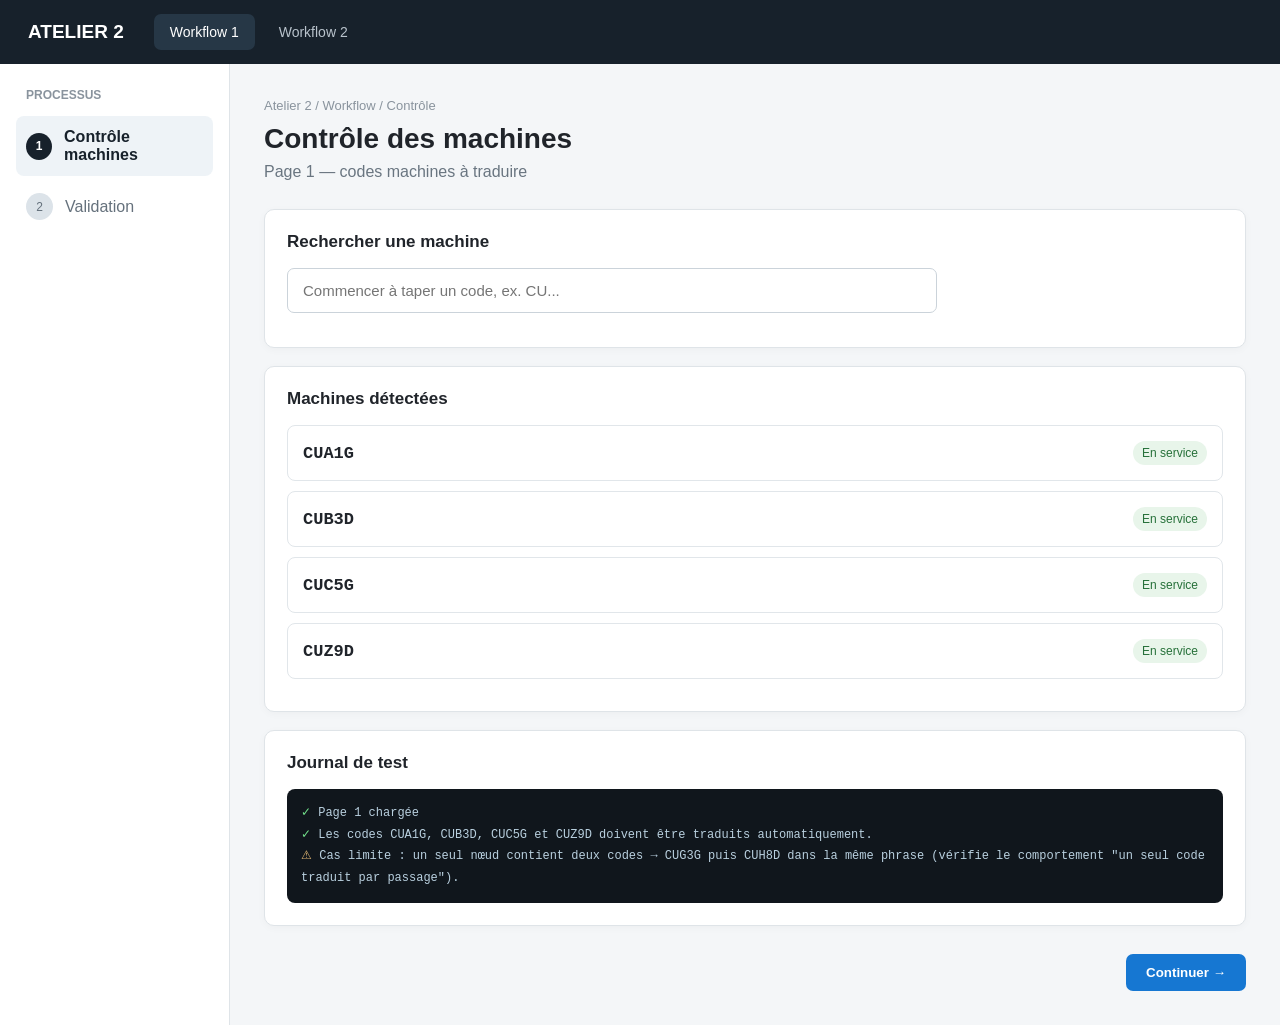
==== commit 7818efd1: "Update index.html" ====
--- a/index.html
+++ b/index.html
@@ -35,6 +35,7 @@
 button.secondary{background:white;border:1px solid #cbd3da;border-radius:7px;padding:11px 20px;cursor:pointer}
 .log{font-family:monospace;background:#10161c;color:#b9d0df;border-radius:8px;padding:14px;font-size:12px;line-height:1.8}
 .ok{color:#72e18b}
+.warn{color:#e1b672}
 
 .machine-search{position:relative;max-width:650px}
 .machine-search input{width:100%;padding:13px 15px;border:1px solid #cbd3da;border-radius:7px;font-size:15px;outline:none}
@@ -91,7 +92,8 @@
   <div class="card">
     <h2>Journal de test</h2>
     <div class="log"><span class="ok">✓</span> Page 1 chargée<br>
-    <span class="ok">✓</span> Les codes CUA1G, CUB3D, CUC5G et CUZ9D doivent être traduits automatiquement.</div>
+    <span class="ok">✓</span> Les codes CUA1G, CUB3D, CUC5G et CUZ9D doivent être traduits automatiquement.<br>
+    <span class="warn">⚠</span> Cas limite : un seul nœud contient deux codes → CUG3G puis CUH8D dans la même phrase (vérifie le comportement "un seul code traduit par passage").</div>
   </div>
 
   <div class="actions">
@@ -153,16 +155,18 @@
 const initialPage = location.hash === '#page2' ? 'page2' : 'page1';
 goTo(initialPage, false);
 
-const machines = [
-  "CUA1G","CUA1D","CUA2G","CUA2D","CUA3G","CUA3D",
-  "CUB1G","CUB1D","CUB2G","CUB2D","CUB3G","CUB3D",
-  "CUC1G","CUC1D","CUC5G","CUC5D",
-  "CUD1G","CUD1D","CUD2G","CUD2D","CUD7G","CUD7D",
-  "CUE1G","CUE1D","CUE7G","CUE7D",
-  "CUF4G","CUF4D","CUF8G","CUF8D",
-  "CUG3G","CUG3D","CUH8G","CUH8D",
-  "CUZ9G","CUZ9D"
-];
+// Liste générée par boucle complète (26 lettres x 1-9 x G/D = 468 codes)
+// pour tester l'autocomplétion sur l'intégralité de la plage de codes possibles.
+const machines = [];
+{
+  const lettres = 'ABCDEFGHIJKLMNOPQRSTUVWXYZ';
+  for (let i = 0; i < lettres.length; i++) {
+    for (let n = 1; n <= 9; n++) {
+      machines.push(`CU${lettres[i]}${n}G`);
+      machines.push(`CU${lettres[i]}${n}D`);
+    }
+  }
+}
 
 const machineInput = document.getElementById("machineInput");
 const suggestions = document.getElementById("suggestions");
@@ -221,5 +225,6 @@
 });
 
 </script>
+
 </body>
 </html>
